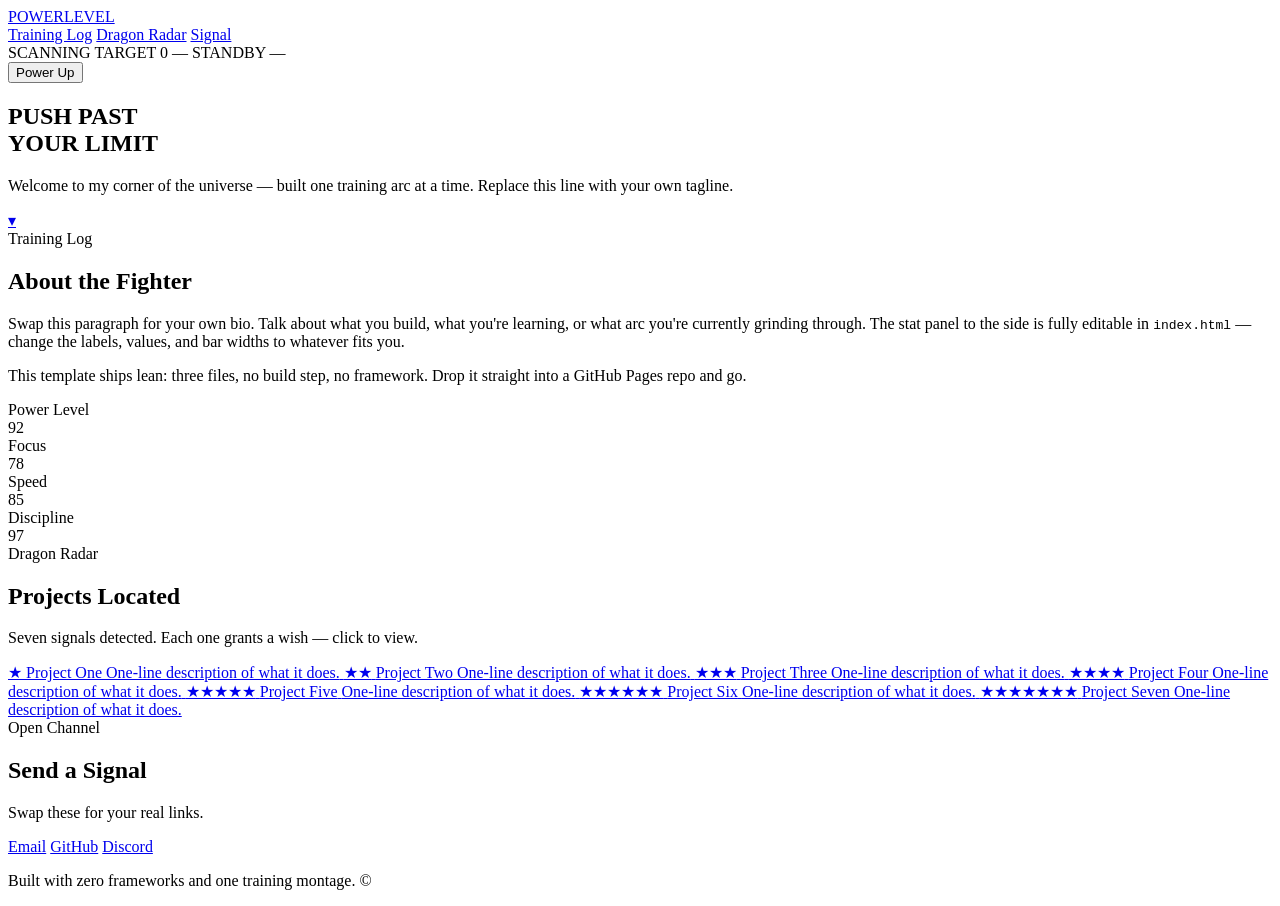
==== home.html @ e569251a "Create home.html" ====
<!DOCTYPE html>
<html lang="en">
<head>
<meta charset="UTF-8">
<meta name="viewport" content="width=device-width, initial-scale=1.0">
<title>Power Level: Unlimited</title>
<meta name="description" content="A Saiyan-powered personal site — training log, project radar, and a scouter that never lies.">

<!-- Fonts: a condensed impact face for headlines, a HUD-flavored sans for body/UI -->
<link rel="preconnect" href="https://fonts.googleapis.com">
<link rel="preconnect" href="https://fonts.gstatic.com" crossorigin>
<link href="https://fonts.googleapis.com/css2?family=Anton&family=Chakra+Petto:wght@400;500;600;700&display=swap" rel="stylesheet">
<link href="https://fonts.googleapis.com/css2?family=Anton&family=Chakra+Petch:wght@400;500;600;700&display=swap" rel="stylesheet">

<link rel="stylesheet" href="style.css">
</head>
<body>

<!-- Ambient energy field behind everything -->
<div class="aura-field" aria-hidden="true">
  <div class="aura-ring ring-1"></div>
  <div class="aura-ring ring-2"></div>
  <div class="aura-ring ring-3"></div>
</div>

<header class="site-nav">
  <a href="#top" class="brand">POWER<span>LEVEL</span></a>
  <nav aria-label="Primary">
    <a href="#log">Training Log</a>
    <a href="#radar">Dragon Radar</a>
    <a href="#contact">Signal</a>
  </nav>
</header>

<main id="top">

  <!-- ============ HERO / SCOUTER ============ -->
  <section class="hero" id="hero">
    <div class="scouter-hud" role="group" aria-label="Power level scanner">
      <div class="scouter-lens">
        <div class="scouter-crosshair" aria-hidden="true"></div>
        <span class="scouter-label">SCANNING TARGET</span>
        <span class="scouter-value" id="scouterValue">0</span>
        <span class="scouter-class" id="scouterClass">— STANDBY —</span>
      </div>
      <button class="power-btn" id="powerBtn" type="button">
        Power Up
      </button>
    </div>

    <h1 class="hero-title">
      PUSH PAST<br>
      <span class="ki-text">YOUR LIMIT</span>
    </h1>
    <p class="hero-sub">
      Welcome to my corner of the universe — built one training arc at a time.
      Replace this line with your own tagline.
    </p>
    <a href="#log" class="scroll-cue" aria-label="Scroll to training log">▾</a>
  </section>

  <!-- ============ ABOUT / TRAINING LOG ============ -->
  <section class="log" id="log">
    <div class="log-copy reveal">
      <span class="eyebrow">Training Log</span>
      <h2>About the Fighter</h2>
      <p>
        Swap this paragraph for your own bio. Talk about what you build,
        what you're learning, or what arc you're currently grinding through.
        The stat panel to the side is fully editable in <code>index.html</code> —
        change the labels, values, and bar widths to whatever fits you.
      </p>
      <p>
        This template ships lean: three files, no build step, no framework.
        Drop it straight into a GitHub Pages repo and go.
      </p>
    </div>

    <div class="stat-panel reveal" aria-label="Stat sheet">
      <div class="stat-row">
        <span class="stat-name">Power Level</span>
        <div class="stat-bar"><div class="stat-fill" style="--pct:92%"></div></div>
        <span class="stat-num">92</span>
      </div>
      <div class="stat-row">
        <span class="stat-name">Focus</span>
        <div class="stat-bar"><div class="stat-fill" style="--pct:78%"></div></div>
        <span class="stat-num">78</span>
      </div>
      <div class="stat-row">
        <span class="stat-name">Speed</span>
        <div class="stat-bar"><div class="stat-fill" style="--pct:85%"></div></div>
        <span class="stat-num">85</span>
      </div>
      <div class="stat-row">
        <span class="stat-name">Discipline</span>
        <div class="stat-bar"><div class="stat-fill" style="--pct:97%"></div></div>
        <span class="stat-num">97</span>
      </div>
    </div>
  </section>

  <!-- ============ PROJECTS / DRAGON RADAR ============ -->
  <section class="radar" id="radar">
    <span class="eyebrow center">Dragon Radar</span>
    <h2 class="center">Projects Located</h2>
    <p class="radar-sub center">Seven signals detected. Each one grants a wish — click to view.</p>

    <div class="orb-grid">
      <!-- Repeat/edit this article block per project. data-stars sets the star count 1–7 -->
      <a class="orb-card reveal" href="#" data-stars="1">
        <span class="orb" style="--n:1"><span class="orb-stars">★</span></span>
        <span class="orb-title">Project One</span>
        <span class="orb-desc">One-line description of what it does.</span>
      </a>
      <a class="orb-card reveal" href="#" data-stars="2">
        <span class="orb" style="--n:2"><span class="orb-stars">★★</span></span>
        <span class="orb-title">Project Two</span>
        <span class="orb-desc">One-line description of what it does.</span>
      </a>
      <a class="orb-card reveal" href="#" data-stars="3">
        <span class="orb" style="--n:3"><span class="orb-stars">★★★</span></span>
        <span class="orb-title">Project Three</span>
        <span class="orb-desc">One-line description of what it does.</span>
      </a>
      <a class="orb-card reveal" href="#" data-stars="4">
        <span class="orb" style="--n:4"><span class="orb-stars">★★★★</span></span>
        <span class="orb-title">Project Four</span>
        <span class="orb-desc">One-line description of what it does.</span>
      </a>
      <a class="orb-card reveal" href="#" data-stars="5">
        <span class="orb" style="--n:5"><span class="orb-stars">★★★★★</span></span>
        <span class="orb-title">Project Five</span>
        <span class="orb-desc">One-line description of what it does.</span>
      </a>
      <a class="orb-card reveal" href="#" data-stars="6">
        <span class="orb" style="--n:6"><span class="orb-stars">★★★★★★</span></span>
        <span class="orb-title">Project Six</span>
        <span class="orb-desc">One-line description of what it does.</span>
      </a>
      <a class="orb-card reveal" href="#" data-stars="7">
        <span class="orb" style="--n:7"><span class="orb-stars">★★★★★★★</span></span>
        <span class="orb-title">Project Seven</span>
        <span class="orb-desc">One-line description of what it does.</span>
      </a>
    </div>
  </section>

  <!-- ============ CONTACT ============ -->
  <section class="signal" id="contact">
    <div class="signal-inner reveal">
      <span class="eyebrow">Open Channel</span>
      <h2>Send a Signal</h2>
      <p>Swap these for your real links.</p>
      <div class="signal-links">
        <a href="mailto:you@example.com">Email</a>
        <a href="https://github.com/" target="_blank" rel="noopener">GitHub</a>
        <a href="https://discord.gg/" target="_blank" rel="noopener">Discord</a>
      </div>
    </div>
  </section>

</main>

<footer class="site-foot">
  <p>Built with zero frameworks and one training montage. &copy; <span id="year"></span></p>
</footer>

<script src="script.js"></script>
</body>
</html>
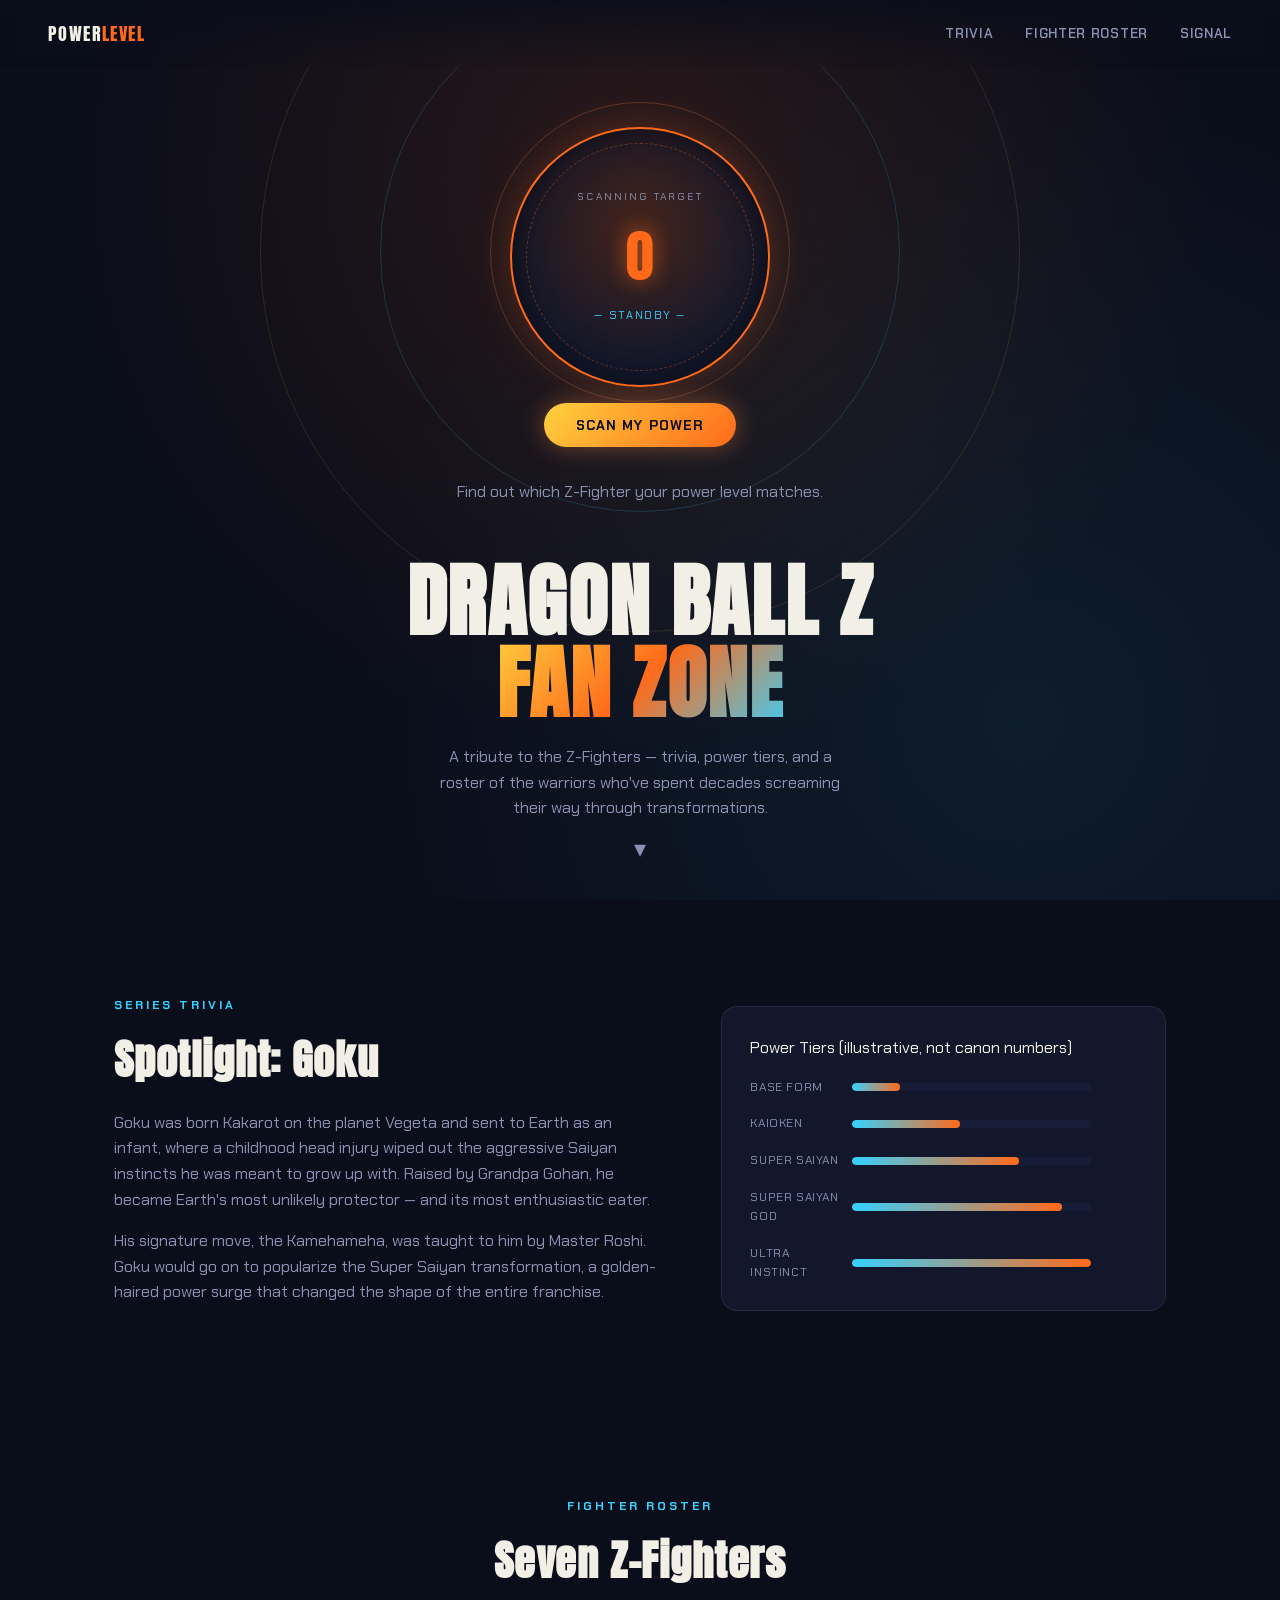
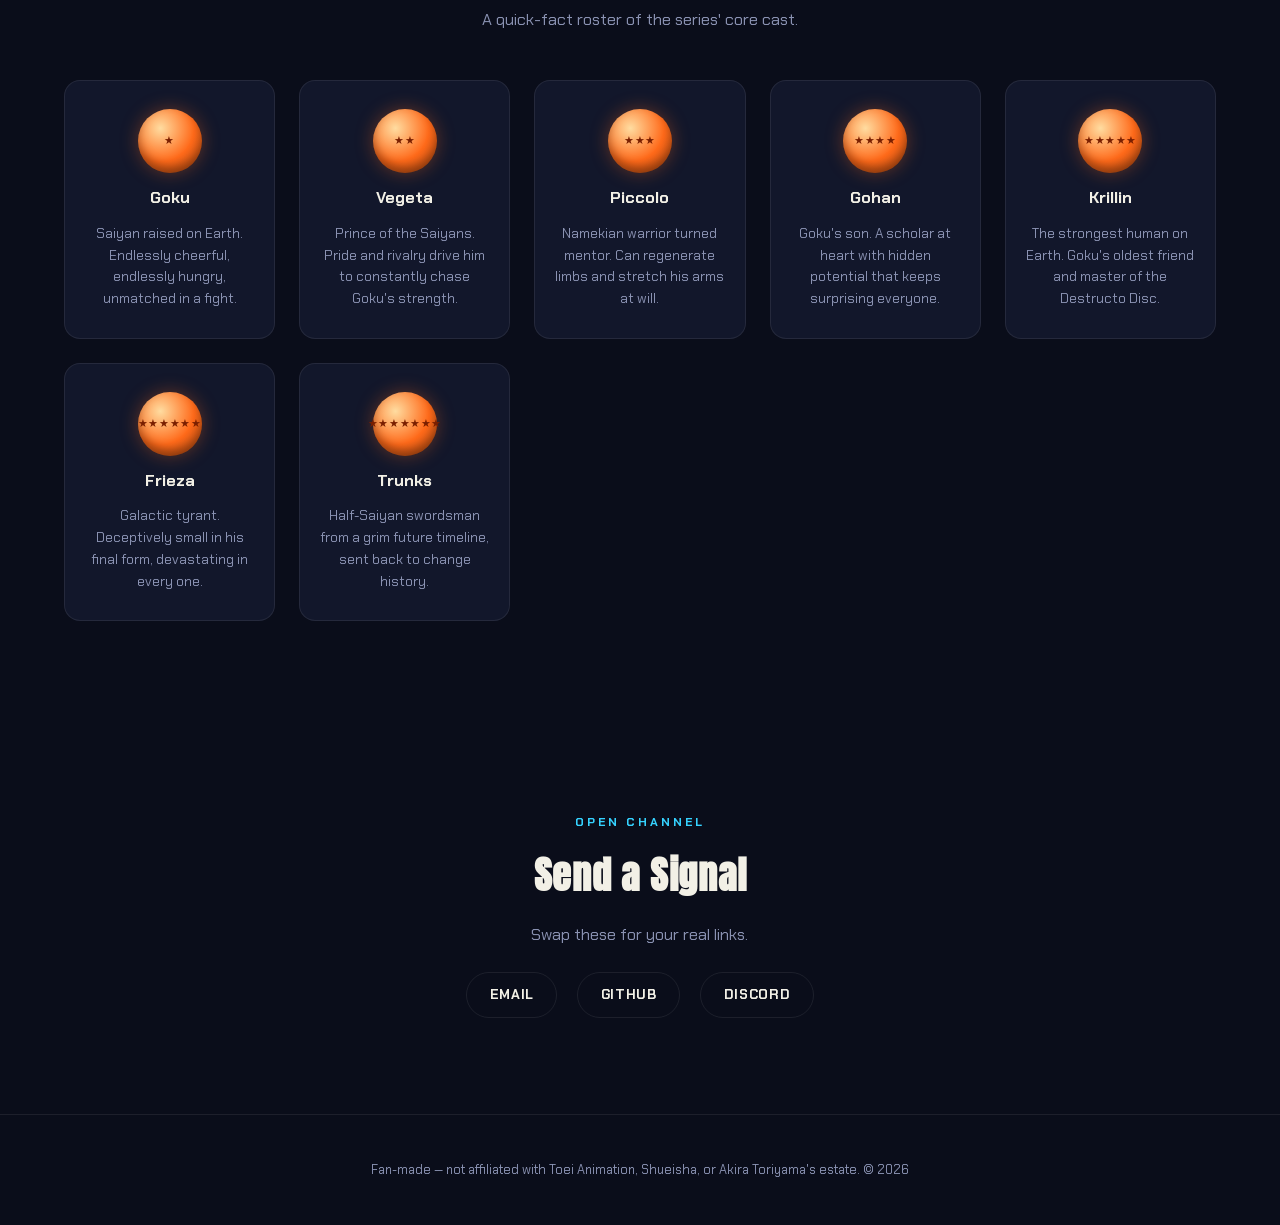
==== commit 7a0e56ab: "Update home.html" ====
--- a/home.html
+++ b/home.html
@@ -3,13 +3,12 @@
 <head>
 <meta charset="UTF-8">
 <meta name="viewport" content="width=device-width, initial-scale=1.0">
-<title>Power Level: Unlimited</title>
-<meta name="description" content="A Saiyan-powered personal site — training log, project radar, and a scouter that never lies.">
+<title>Power Level: Unlimited — A Dragon Ball Z Fan Page</title>
+<meta name="description" content="A Dragon Ball Z fan page — character facts, a power tier breakdown, and a scouter that tells you which Z-Fighter you are.">
 
 <!-- Fonts: a condensed impact face for headlines, a HUD-flavored sans for body/UI -->
 <link rel="preconnect" href="https://fonts.googleapis.com">
 <link rel="preconnect" href="https://fonts.gstatic.com" crossorigin>
-<link href="https://fonts.googleapis.com/css2?family=Anton&family=Chakra+Petto:wght@400;500;600;700&display=swap" rel="stylesheet">
 <link href="https://fonts.googleapis.com/css2?family=Anton&family=Chakra+Petch:wght@400;500;600;700&display=swap" rel="stylesheet">
 
 <link rel="stylesheet" href="style.css">
@@ -26,8 +25,8 @@
 <header class="site-nav">
   <a href="#top" class="brand">POWER<span>LEVEL</span></a>
   <nav aria-label="Primary">
-    <a href="#log">Training Log</a>
-    <a href="#radar">Dragon Radar</a>
+    <a href="#log">Trivia</a>
+    <a href="#radar">Fighter Roster</a>
     <a href="#contact">Signal</a>
   </nav>
 </header>
@@ -36,7 +35,7 @@
 
   <!-- ============ HERO / SCOUTER ============ -->
   <section class="hero" id="hero">
-    <div class="scouter-hud" role="group" aria-label="Power level scanner">
+    <div class="scouter-hud" role="group" aria-label="Z-Fighter power scanner">
       <div class="scouter-lens">
         <div class="scouter-crosshair" aria-hidden="true"></div>
         <span class="scouter-label">SCANNING TARGET</span>
@@ -44,105 +43,109 @@
         <span class="scouter-class" id="scouterClass">— STANDBY —</span>
       </div>
       <button class="power-btn" id="powerBtn" type="button">
-        Power Up
+        Scan My Power
       </button>
+      <p class="scouter-hint">Find out which Z-Fighter your power level matches.</p>
     </div>
 
     <h1 class="hero-title">
-      PUSH PAST<br>
-      <span class="ki-text">YOUR LIMIT</span>
+      DRAGON BALL Z<br>
+      <span class="ki-text">FAN ZONE</span>
     </h1>
     <p class="hero-sub">
-      Welcome to my corner of the universe — built one training arc at a time.
-      Replace this line with your own tagline.
+      A tribute to the Z-Fighters — trivia, power tiers, and a roster of the
+      warriors who've spent decades screaming their way through transformations.
     </p>
-    <a href="#log" class="scroll-cue" aria-label="Scroll to training log">▾</a>
+    <a href="#log" class="scroll-cue" aria-label="Scroll to trivia">▾</a>
   </section>
 
-  <!-- ============ ABOUT / TRAINING LOG ============ -->
+  <!-- ============ TRIVIA / POWER TIERS ============ -->
   <section class="log" id="log">
     <div class="log-copy reveal">
-      <span class="eyebrow">Training Log</span>
-      <h2>About the Fighter</h2>
+      <span class="eyebrow">Series Trivia</span>
+      <h2>Spotlight: Goku</h2>
       <p>
-        Swap this paragraph for your own bio. Talk about what you build,
-        what you're learning, or what arc you're currently grinding through.
-        The stat panel to the side is fully editable in <code>index.html</code> —
-        change the labels, values, and bar widths to whatever fits you.
+        Goku was born Kakarot on the planet Vegeta and sent to Earth as an
+        infant, where a childhood head injury wiped out the aggressive
+        Saiyan instincts he was meant to grow up with. Raised by Grandpa
+        Gohan, he became Earth's most unlikely protector — and its most
+        enthusiastic eater.
       </p>
       <p>
-        This template ships lean: three files, no build step, no framework.
-        Drop it straight into a GitHub Pages repo and go.
+        His signature move, the Kamehameha, was taught to him by Master
+        Roshi. Goku would go on to popularize the Super Saiyan
+        transformation, a golden-haired power surge that changed the shape
+        of the entire franchise.
       </p>
     </div>
 
-    <div class="stat-panel reveal" aria-label="Stat sheet">
+    <div class="stat-panel reveal" aria-label="Illustrative power tier chart">
+      <span class="stat-panel-title">Power Tiers (illustrative, not canon numbers)</span>
       <div class="stat-row">
-        <span class="stat-name">Power Level</span>
-        <div class="stat-bar"><div class="stat-fill" style="--pct:92%"></div></div>
-        <span class="stat-num">92</span>
+        <span class="stat-name">Base Form</span>
+        <div class="stat-bar"><div class="stat-fill" style="--pct:20%"></div></div>
       </div>
       <div class="stat-row">
-        <span class="stat-name">Focus</span>
-        <div class="stat-bar"><div class="stat-fill" style="--pct:78%"></div></div>
-        <span class="stat-num">78</span>
+        <span class="stat-name">Kaioken</span>
+        <div class="stat-bar"><div class="stat-fill" style="--pct:45%"></div></div>
       </div>
       <div class="stat-row">
-        <span class="stat-name">Speed</span>
-        <div class="stat-bar"><div class="stat-fill" style="--pct:85%"></div></div>
-        <span class="stat-num">85</span>
+        <span class="stat-name">Super Saiyan</span>
+        <div class="stat-bar"><div class="stat-fill" style="--pct:70%"></div></div>
       </div>
       <div class="stat-row">
-        <span class="stat-name">Discipline</span>
-        <div class="stat-bar"><div class="stat-fill" style="--pct:97%"></div></div>
-        <span class="stat-num">97</span>
+        <span class="stat-name">Super Saiyan God</span>
+        <div class="stat-bar"><div class="stat-fill" style="--pct:88%"></div></div>
+      </div>
+      <div class="stat-row">
+        <span class="stat-name">Ultra Instinct</span>
+        <div class="stat-bar"><div class="stat-fill" style="--pct:100%"></div></div>
       </div>
     </div>
   </section>
 
-  <!-- ============ PROJECTS / DRAGON RADAR ============ -->
+  <!-- ============ FIGHTER ROSTER ============ -->
   <section class="radar" id="radar">
-    <span class="eyebrow center">Dragon Radar</span>
-    <h2 class="center">Projects Located</h2>
-    <p class="radar-sub center">Seven signals detected. Each one grants a wish — click to view.</p>
+    <span class="eyebrow center">Fighter Roster</span>
+    <h2 class="center">Seven Z-Fighters</h2>
+    <p class="radar-sub center">A quick-fact roster of the series' core cast.</p>
 
     <div class="orb-grid">
-      <!-- Repeat/edit this article block per project. data-stars sets the star count 1–7 -->
-      <a class="orb-card reveal" href="#" data-stars="1">
-        <span class="orb" style="--n:1"><span class="orb-stars">★</span></span>
-        <span class="orb-title">Project One</span>
-        <span class="orb-desc">One-line description of what it does.</span>
-      </a>
-      <a class="orb-card reveal" href="#" data-stars="2">
-        <span class="orb" style="--n:2"><span class="orb-stars">★★</span></span>
-        <span class="orb-title">Project Two</span>
-        <span class="orb-desc">One-line description of what it does.</span>
-      </a>
-      <a class="orb-card reveal" href="#" data-stars="3">
-        <span class="orb" style="--n:3"><span class="orb-stars">★★★</span></span>
-        <span class="orb-title">Project Three</span>
-        <span class="orb-desc">One-line description of what it does.</span>
-      </a>
-      <a class="orb-card reveal" href="#" data-stars="4">
-        <span class="orb" style="--n:4"><span class="orb-stars">★★★★</span></span>
-        <span class="orb-title">Project Four</span>
-        <span class="orb-desc">One-line description of what it does.</span>
-      </a>
-      <a class="orb-card reveal" href="#" data-stars="5">
-        <span class="orb" style="--n:5"><span class="orb-stars">★★★★★</span></span>
-        <span class="orb-title">Project Five</span>
-        <span class="orb-desc">One-line description of what it does.</span>
-      </a>
-      <a class="orb-card reveal" href="#" data-stars="6">
-        <span class="orb" style="--n:6"><span class="orb-stars">★★★★★★</span></span>
-        <span class="orb-title">Project Six</span>
-        <span class="orb-desc">One-line description of what it does.</span>
-      </a>
-      <a class="orb-card reveal" href="#" data-stars="7">
-        <span class="orb" style="--n:7"><span class="orb-stars">★★★★★★★</span></span>
-        <span class="orb-title">Project Seven</span>
-        <span class="orb-desc">One-line description of what it does.</span>
-      </a>
+      <article class="orb-card reveal" style="--hue:24">
+        <span class="orb"><span class="orb-stars">★</span></span>
+        <span class="orb-title">Goku</span>
+        <span class="orb-desc">Saiyan raised on Earth. Endlessly cheerful, endlessly hungry, unmatched in a fight.</span>
+      </article>
+      <article class="orb-card reveal" style="--hue:210">
+        <span class="orb"><span class="orb-stars">★★</span></span>
+        <span class="orb-title">Vegeta</span>
+        <span class="orb-desc">Prince of the Saiyans. Pride and rivalry drive him to constantly chase Goku's strength.</span>
+      </article>
+      <article class="orb-card reveal" style="--hue:140">
+        <span class="orb"><span class="orb-stars">★★★</span></span>
+        <span class="orb-title">Piccolo</span>
+        <span class="orb-desc">Namekian warrior turned mentor. Can regenerate limbs and stretch his arms at will.</span>
+      </article>
+      <article class="orb-card reveal" style="--hue:270">
+        <span class="orb"><span class="orb-stars">★★★★</span></span>
+        <span class="orb-title">Gohan</span>
+        <span class="orb-desc">Goku's son. A scholar at heart with hidden potential that keeps surprising everyone.</span>
+      </article>
+      <article class="orb-card reveal" style="--hue:35">
+        <span class="orb"><span class="orb-stars">★★★★★</span></span>
+        <span class="orb-title">Krillin</span>
+        <span class="orb-desc">The strongest human on Earth. Goku's oldest friend and master of the Destructo Disc.</span>
+      </article>
+      <article class="orb-card reveal" style="--hue:290">
+        <span class="orb"><span class="orb-stars">★★★★★★</span></span>
+        <span class="orb-title">Frieza</span>
+        <span class="orb-desc">Galactic tyrant. Deceptively small in his final form, devastating in every one.</span>
+      </article>
+      <article class="orb-card reveal" style="--hue:255">
+        <span class="orb"><span class="orb-stars">★★★★★★★</span></span>
+        <span class="orb-title">Trunks</span>
+        <span class="orb-desc">Half-Saiyan swordsman from a grim future timeline, sent back to change history.</span>
+      </article>
     </div>
   </section>
 
@@ -163,7 +166,7 @@
 </main>
 
 <footer class="site-foot">
-  <p>Built with zero frameworks and one training montage. &copy; <span id="year"></span></p>
+  <p>Fan-made — not affiliated with Toei Animation, Shueisha, or Akira Toriyama's estate. &copy; <span id="year"></span></p>
 </footer>
 
 <script src="script.js"></script>
--- a/style.css
+++ b/style.css
@@ -0,0 +1,492 @@
+/* =========================================================
+   POWER LEVEL — DBZ-inspired personal site template
+   Palette: deep space void + saiyan orange + ki blue + ssj gold
+   ========================================================= */
+
+:root {
+  --void: #0a0d1a;
+  --panel: #12172b;
+  --panel-2: #171d38;
+  --orange: #ff6a1a;
+  --orange-soft: #ff8c4a;
+  --ki-blue: #35d2ff;
+  --gold: #ffd23f;
+  --red: #e8452c;
+  --text: #f2f0e6;
+  --text-dim: #8a92b2;
+  --border: rgba(255, 255, 255, 0.08);
+
+  --font-display: "Anton", "Arial Narrow", sans-serif;
+  --font-body: "Chakra Petch", "Segoe UI", sans-serif;
+}
+
+* { box-sizing: border-box; }
+
+html {
+  scroll-behavior: smooth;
+}
+
+body {
+  margin: 0;
+  background: var(--void);
+  color: var(--text);
+  font-family: var(--font-body);
+  line-height: 1.6;
+  overflow-x: hidden;
+}
+
+h1, h2 {
+  font-family: var(--font-display);
+  letter-spacing: 0.02em;
+  margin: 0;
+}
+
+p { color: var(--text-dim); }
+
+a { color: inherit; text-decoration: none; }
+
+code {
+  background: var(--panel-2);
+  padding: 0.1em 0.4em;
+  border-radius: 4px;
+  font-size: 0.9em;
+  color: var(--gold);
+}
+
+.eyebrow {
+  display: block;
+  font-family: var(--font-body);
+  font-weight: 700;
+  letter-spacing: 0.25em;
+  text-transform: uppercase;
+  font-size: 0.75rem;
+  color: var(--ki-blue);
+  margin-bottom: 0.75rem;
+}
+
+.center { text-align: center; margin-left: auto; margin-right: auto; }
+
+/* ---------------- Ambient aura field ---------------- */
+
+.aura-field {
+  position: fixed;
+  inset: 0;
+  z-index: -1;
+  overflow: hidden;
+  background:
+    radial-gradient(circle at 50% 20%, rgba(255, 106, 26, 0.12), transparent 60%),
+    radial-gradient(circle at 80% 80%, rgba(53, 210, 255, 0.08), transparent 55%),
+    var(--void);
+}
+
+.aura-ring {
+  position: absolute;
+  left: 50%;
+  top: 28%;
+  border-radius: 50%;
+  border: 1px solid rgba(255, 140, 74, 0.25);
+  transform: translate(-50%, -50%);
+  animation: pulse-ring 6s ease-in-out infinite;
+}
+
+.ring-1 { width: 300px; height: 300px; animation-delay: 0s; }
+.ring-2 { width: 520px; height: 520px; animation-delay: 1.2s; border-color: rgba(53, 210, 255, 0.18); }
+.ring-3 { width: 760px; height: 760px; animation-delay: 2.4s; border-color: rgba(255, 210, 63, 0.12); }
+
+@keyframes pulse-ring {
+  0%, 100% { opacity: 0.15; transform: translate(-50%, -50%) scale(0.95); }
+  50% { opacity: 0.4; transform: translate(-50%, -50%) scale(1.05); }
+}
+
+/* ---------------- Nav ---------------- */
+
+.site-nav {
+  position: fixed;
+  top: 0;
+  left: 0;
+  right: 0;
+  z-index: 20;
+  display: flex;
+  align-items: center;
+  justify-content: space-between;
+  padding: 1.25rem clamp(1.25rem, 5vw, 3rem);
+  backdrop-filter: blur(8px);
+  background: linear-gradient(to bottom, rgba(10, 13, 26, 0.85), transparent);
+}
+
+.brand {
+  font-family: var(--font-display);
+  font-size: 1.1rem;
+  letter-spacing: 0.08em;
+  color: var(--text);
+}
+.brand span { color: var(--orange); }
+
+.site-nav nav { display: flex; gap: clamp(1rem, 3vw, 2rem); }
+
+.site-nav nav a {
+  font-size: 0.85rem;
+  font-weight: 600;
+  letter-spacing: 0.05em;
+  text-transform: uppercase;
+  color: var(--text-dim);
+  transition: color 0.2s ease;
+  position: relative;
+}
+
+.site-nav nav a:hover,
+.site-nav nav a:focus-visible {
+  color: var(--ki-blue);
+}
+
+/* ---------------- Hero / Scouter ---------------- */
+
+.hero {
+  min-height: 100vh;
+  display: flex;
+  flex-direction: column;
+  align-items: center;
+  justify-content: center;
+  text-align: center;
+  padding: 6rem 1.5rem 3rem;
+  position: relative;
+}
+
+.scouter-hud {
+  display: flex;
+  flex-direction: column;
+  align-items: center;
+  gap: 1rem;
+  margin-bottom: 2.5rem;
+}
+
+.scouter-lens {
+  width: min(260px, 70vw);
+  aspect-ratio: 1;
+  border-radius: 50%;
+  border: 2px solid var(--orange);
+  background: radial-gradient(circle at 50% 40%, rgba(255, 106, 26, 0.15), var(--panel) 70%);
+  box-shadow: 0 0 40px rgba(255, 106, 26, 0.25), inset 0 0 30px rgba(0, 0, 0, 0.5);
+  display: flex;
+  flex-direction: column;
+  align-items: center;
+  justify-content: center;
+  gap: 0.35rem;
+  position: relative;
+}
+
+.scouter-crosshair {
+  position: absolute;
+  inset: 14px;
+  border: 1px dashed rgba(255, 106, 26, 0.35);
+  border-radius: 50%;
+}
+
+.scouter-label {
+  font-size: 0.65rem;
+  letter-spacing: 0.2em;
+  color: var(--text-dim);
+  text-transform: uppercase;
+}
+
+.scouter-value {
+  font-family: var(--font-display);
+  font-size: clamp(2.5rem, 8vw, 3.5rem);
+  color: var(--orange);
+  text-shadow: 0 0 20px rgba(255, 106, 26, 0.6);
+  font-variant-numeric: tabular-nums;
+}
+
+.scouter-value.overload {
+  color: var(--red);
+  text-shadow: 0 0 25px rgba(232, 69, 44, 0.8);
+}
+
+.scouter-class {
+  font-size: 0.7rem;
+  letter-spacing: 0.15em;
+  color: var(--ki-blue);
+  text-transform: uppercase;
+}
+
+.power-btn {
+  font-family: var(--font-body);
+  font-weight: 700;
+  letter-spacing: 0.08em;
+  text-transform: uppercase;
+  font-size: 0.85rem;
+  color: var(--void);
+  background: linear-gradient(135deg, var(--gold), var(--orange));
+  border: none;
+  padding: 0.85rem 2rem;
+  border-radius: 999px;
+  cursor: pointer;
+  box-shadow: 0 0 25px rgba(255, 140, 74, 0.4);
+  transition: transform 0.15s ease, box-shadow 0.15s ease;
+}
+
+.power-btn:hover,
+.power-btn:focus-visible {
+  transform: translateY(-2px);
+  box-shadow: 0 0 35px rgba(255, 140, 74, 0.6);
+}
+
+.power-btn:active { transform: translateY(0); }
+
+.power-btn:disabled {
+  opacity: 0.6;
+  cursor: default;
+}
+
+.hero-title {
+  font-size: clamp(2.5rem, 8vw, 5rem);
+  line-height: 1.02;
+  color: var(--text);
+}
+
+.ki-text {
+  background: linear-gradient(135deg, var(--gold), var(--orange), var(--ki-blue));
+  -webkit-background-clip: text;
+  background-clip: text;
+  color: transparent;
+}
+
+.hero-sub {
+  max-width: 42ch;
+  margin: 1.25rem auto 0;
+  font-size: 1rem;
+}
+
+.scroll-cue {
+  position: absolute;
+  bottom: 2rem;
+  left: 50%;
+  transform: translateX(-50%);
+  color: var(--text-dim);
+  font-size: 1.5rem;
+  animation: bob 2s ease-in-out infinite;
+}
+
+@keyframes bob {
+  0%, 100% { transform: translate(-50%, 0); }
+  50% { transform: translate(-50%, 8px); }
+}
+
+/* ---------------- Training log ---------------- */
+
+.log {
+  max-width: 1100px;
+  margin: 0 auto;
+  padding: 6rem 1.5rem;
+  display: grid;
+  grid-template-columns: 1.1fr 0.9fr;
+  gap: clamp(2rem, 6vw, 4rem);
+  align-items: center;
+}
+
+.log h2 { font-size: clamp(1.8rem, 4vw, 2.6rem); margin-bottom: 1rem; }
+
+.stat-panel {
+  background: var(--panel);
+  border: 1px solid var(--border);
+  border-radius: 16px;
+  padding: 1.75rem;
+  display: flex;
+  flex-direction: column;
+  gap: 1.1rem;
+}
+
+.stat-row {
+  display: grid;
+  grid-template-columns: 90px 1fr 34px;
+  align-items: center;
+  gap: 0.75rem;
+}
+
+.stat-name {
+  font-size: 0.75rem;
+  letter-spacing: 0.05em;
+  text-transform: uppercase;
+  color: var(--text-dim);
+}
+
+.stat-bar {
+  height: 8px;
+  border-radius: 999px;
+  background: var(--panel-2);
+  overflow: hidden;
+}
+
+.stat-fill {
+  height: 100%;
+  width: 0%;
+  border-radius: 999px;
+  background: linear-gradient(90deg, var(--ki-blue), var(--orange));
+  transition: width 1.2s cubic-bezier(0.16, 1, 0.3, 1);
+}
+
+.stat-fill.filled { width: var(--pct); }
+
+.stat-num {
+  font-family: var(--font-display);
+  font-size: 0.95rem;
+  color: var(--gold);
+  text-align: right;
+}
+
+/* ---------------- Dragon radar / projects ---------------- */
+
+.radar {
+  max-width: 1200px;
+  margin: 0 auto;
+  padding: 5rem 1.5rem 6rem;
+}
+
+.radar h2 { font-size: clamp(1.8rem, 4vw, 2.6rem); }
+
+.radar-sub { max-width: 46ch; margin: 0.75rem auto 3rem; }
+
+.orb-grid {
+  display: grid;
+  grid-template-columns: repeat(auto-fit, minmax(180px, 1fr));
+  gap: 1.5rem;
+}
+
+.orb-card {
+  background: var(--panel);
+  border: 1px solid var(--border);
+  border-radius: 16px;
+  padding: 1.75rem 1.25rem;
+  display: flex;
+  flex-direction: column;
+  align-items: center;
+  text-align: center;
+  gap: 0.75rem;
+  transition: transform 0.2s ease, border-color 0.2s ease, box-shadow 0.2s ease;
+}
+
+.orb-card:hover,
+.orb-card:focus-visible {
+  transform: translateY(-6px);
+  border-color: rgba(255, 210, 63, 0.4);
+  box-shadow: 0 10px 30px rgba(255, 140, 74, 0.15);
+}
+
+.orb {
+  width: 64px;
+  height: 64px;
+  border-radius: 50%;
+  background: radial-gradient(circle at 35% 30%, #ffdca0, var(--orange) 55%, #b5490f 100%);
+  display: flex;
+  align-items: center;
+  justify-content: center;
+  box-shadow: inset 0 -6px 10px rgba(0, 0, 0, 0.35), 0 0 18px rgba(255, 106, 26, 0.35);
+}
+
+.orb-stars {
+  color: #7a1f00;
+  font-size: 0.7rem;
+  letter-spacing: 0.05em;
+}
+
+.orb-title {
+  font-weight: 700;
+  font-size: 1rem;
+}
+
+.orb-desc {
+  font-size: 0.85rem;
+  color: var(--text-dim);
+}
+
+/* ---------------- Contact / signal ---------------- */
+
+.signal {
+  padding: 6rem 1.5rem;
+  display: flex;
+  justify-content: center;
+}
+
+.signal-inner {
+  text-align: center;
+  max-width: 40ch;
+}
+
+.signal h2 { font-size: clamp(1.8rem, 4vw, 2.4rem); margin-bottom: 0.75rem; }
+
+.signal-links {
+  display: flex;
+  gap: 1.25rem;
+  justify-content: center;
+  margin-top: 1.5rem;
+  flex-wrap: wrap;
+}
+
+.signal-links a {
+  font-weight: 700;
+  letter-spacing: 0.05em;
+  text-transform: uppercase;
+  font-size: 0.85rem;
+  padding: 0.7rem 1.4rem;
+  border: 1px solid var(--border);
+  border-radius: 999px;
+  transition: border-color 0.2s ease, color 0.2s ease;
+}
+
+.signal-links a:hover,
+.signal-links a:focus-visible {
+  border-color: var(--ki-blue);
+  color: var(--ki-blue);
+}
+
+/* ---------------- Footer ---------------- */
+
+.site-foot {
+  text-align: center;
+  padding: 2rem 1.5rem;
+  font-size: 0.8rem;
+  color: var(--text-dim);
+  border-top: 1px solid var(--border);
+}
+
+/* ---------------- Reveal-on-scroll ---------------- */
+
+.reveal {
+  opacity: 0;
+  transform: translateY(24px);
+  transition: opacity 0.7s ease, transform 0.7s ease;
+}
+
+.reveal.in-view {
+  opacity: 1;
+  transform: translateY(0);
+}
+
+/* ---------------- Responsive ---------------- */
+
+@media (max-width: 800px) {
+  .log { grid-template-columns: 1fr; }
+  .site-nav nav { gap: 1rem; }
+}
+
+@media (max-width: 480px) {
+  .site-nav nav a:nth-child(2) { display: none; } /* trims nav on very small screens */
+}
+
+/* ---------------- Reduced motion ---------------- */
+
+@media (prefers-reduced-motion: reduce) {
+  html { scroll-behavior: auto; }
+  .aura-ring,
+  .scroll-cue {
+    animation: none;
+  }
+  .reveal {
+    transition: none;
+    opacity: 1;
+    transform: none;
+  }
+  .stat-fill {
+    transition: none;
+  }
+}
